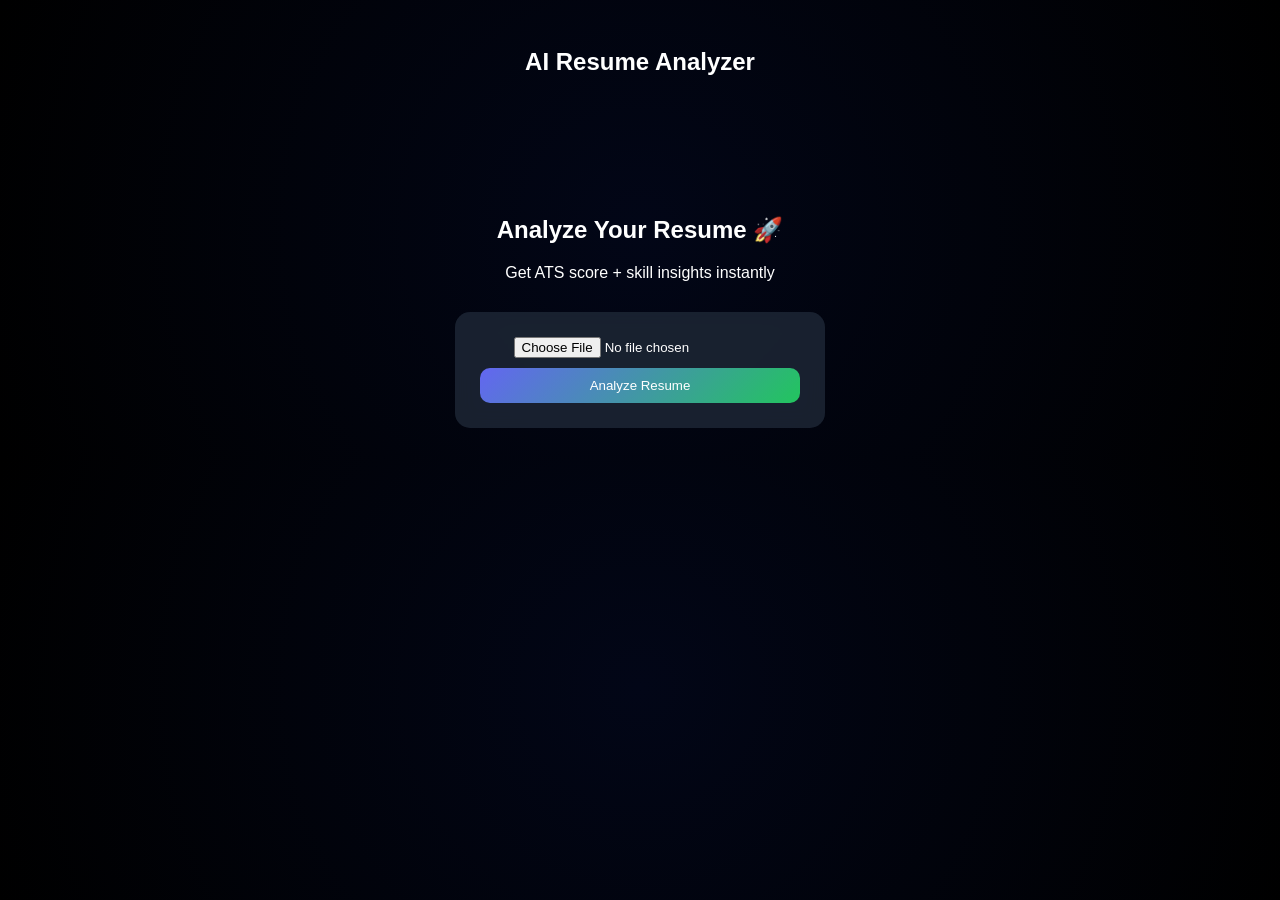
==== frontend/index.html @ 90764661 "Initial commit - AI Recruitment System" ====
<!DOCTYPE html>
<html>
<head>
<title>AI Resume Analyzer</title>
<link rel="stylesheet" href="style.css">
</head>

<body>

<nav>
  <h2>AI Resume Analyzer</h2>
</nav>

<section class="hero">
  <h1>Analyze Your Resume 🚀</h1>
  <p>Get ATS score + skill insights instantly</p>

  <div class="card">
    <input type="file" id="fileInput">
    <button onclick="upload()">Analyze Resume</button>
  </div>

  <div id="result" class="result"></div>
</section>

<script src="app.js"></script>

</body>
</html>
---- frontend/style.css ----
body {
  background: radial-gradient(circle, #020617, #000);
  color: white;
  font-family: 'Inter', sans-serif;
  text-align: center;
}

nav {
  padding: 20px;
}

.hero {
  margin-top: 100px;
}

.card {
  margin: 30px auto;
  padding: 25px;
  width: 320px;
  background: rgba(31, 41, 55, 0.8);
  border-radius: 15px;
  backdrop-filter: blur(10px);
}

button {
  margin-top: 10px;
  padding: 10px;
  width: 100%;
  border-radius: 10px;
  border: none;
  background: linear-gradient(135deg, #6366f1, #22c55e);
  color: white;
  cursor: pointer;
}

.result-card {
  margin-top: 30px;
}

.tag {
  display: inline-block;
  margin: 5px;
  padding: 6px 10px;
  border-radius: 20px;
  background: #374151;
}

.missing {
  background: #ef4444;
}
.container {
  width: 80%;
  margin: auto;
  text-align: center;
}

.subtitle {
  opacity: 0.7;
  margin-bottom: 20px;
}

/* HISTORY */
.history-card {
  display: flex;
  justify-content: space-between;
  padding: 15px;
  margin: 10px 0;
  border-radius: 10px;
  background: #1f2937;
}

/* CHARTS */
.charts {
  margin-top: 40px;
  display: flex;
  flex-wrap: wrap;
  gap: 30px;
  justify-content: center;
}

.chart-box {
  width: 400px;
  background: #111827;
  padding: 20px;
  border-radius: 15px;
}

/* SCORE BADGE */
.score-badge {
  background: #6366f1;
  padding: 6px 12px;
  border-radius: 10px;
  color: white;
}
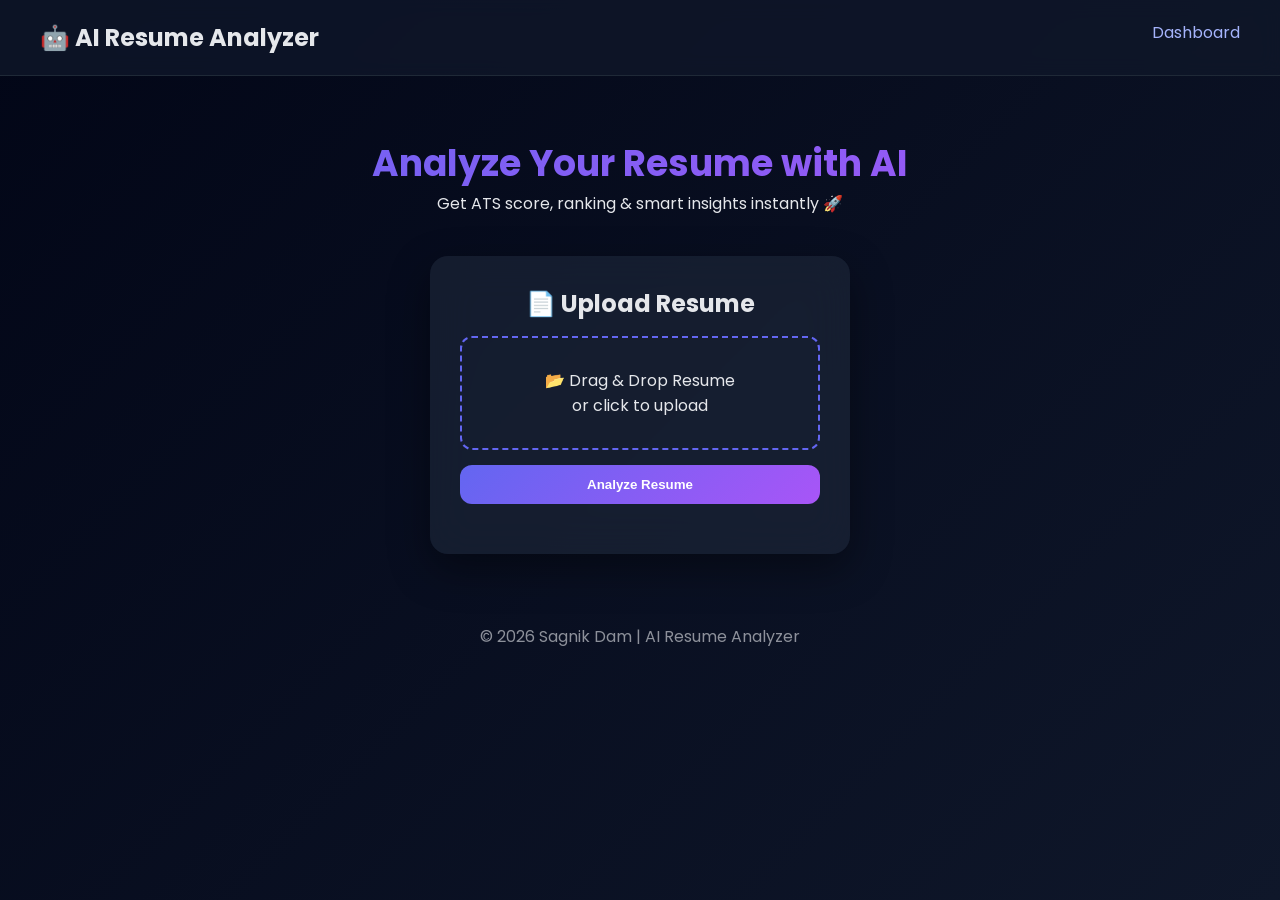
==== commit 8b6c2b4a: "frontend ready" ====
--- a/frontend/index.html
+++ b/frontend/index.html
@@ -1,29 +1,103 @@
 <!DOCTYPE html>
-<html>
+<html lang="en">
 <head>
-<title>AI Resume Analyzer</title>
-<link rel="stylesheet" href="style.css">
+  <meta charset="UTF-8">
+  <title>AI Resume Analyzer</title>
+  <meta name="viewport" content="width=device-width, initial-scale=1.0">
+
+  <!-- CSS -->
+  <link rel="stylesheet" href="./style.css">
+
+  <!-- Font -->
+  <link href="https://fonts.googleapis.com/css2?family=Poppins:wght@300;500;700&display=swap" rel="stylesheet">
 </head>
 
 <body>
 
-<nav>
-  <h2>AI Resume Analyzer</h2>
+<!-- ================= NAVBAR ================= -->
+<nav class="navbar">
+  <h2>🤖 AI Resume Analyzer</h2>
+  <a href="history.html">Dashboard</a>
 </nav>
 
+<!-- ================= HERO ================= -->
 <section class="hero">
-  <h1>Analyze Your Resume 🚀</h1>
-  <p>Get ATS score + skill insights instantly</p>
-
-  <div class="card">
-    <input type="file" id="fileInput">
-    <button onclick="upload()">Analyze Resume</button>
-  </div>
-
-  <div id="result" class="result"></div>
+  <h1>Analyze Your Resume with AI</h1>
+  <p>Get ATS score, ranking & smart insights instantly 🚀</p>
 </section>
 
-<script src="app.js"></script>
+<!-- ================= MAIN ================= -->
+<div class="container">
+  <div class="card">
+
+    <h2>📄 Upload Resume</h2>
+
+    <!-- DROP ZONE -->
+    <div id="dropZone" class="drop-zone">
+      <p>📂 Drag & Drop Resume</p>
+      <span>or click to upload</span>
+      <input type="file" id="resumeInput" hidden>
+    </div>
+
+    <button id="uploadBtn">Analyze Resume</button>
+
+    <p id="loading" style="display:none;">⏳ Analyzing...</p>
+
+    <div id="result"></div>
+
+  </div>
+</div>
+
+<!-- ================= FOOTER ================= -->
+<footer>
+  © 2026 Sagnik Dam | AI Resume Analyzer
+</footer>
+
+<!-- ================= SCRIPT ================= -->
+<script src="./app.js"></script>
+
+<script>
+const dropZone = document.getElementById("dropZone");
+const fileInput = document.getElementById("resumeInput");
+const uploadBtn = document.getElementById("uploadBtn");
+
+let selectedFile = null;
+
+// Click upload
+dropZone.onclick = () => fileInput.click();
+
+fileInput.onchange = () => {
+  selectedFile = fileInput.files[0];
+  dropZone.innerHTML = `<p>✅ ${selectedFile.name}</p>`;
+};
+
+// Drag over
+dropZone.ondragover = (e) => {
+  e.preventDefault();
+  dropZone.classList.add("dragover");
+};
+
+// Drag leave
+dropZone.ondragleave = () => {
+  dropZone.classList.remove("dragover");
+};
+
+// Drop file
+dropZone.ondrop = (e) => {
+  e.preventDefault();
+  selectedFile = e.dataTransfer.files[0];
+  dropZone.innerHTML = `<p>✅ ${selectedFile.name}</p>`;
+};
+
+// Upload button
+uploadBtn.onclick = () => {
+  if (!selectedFile) {
+    alert("Please upload a resume first!");
+    return;
+  }
+  uploadResume(selectedFile);
+};
+</script>
 
 </body>
 </html>
--- a/frontend/style.css
+++ b/frontend/style.css
@@ -1,94 +1,126 @@
-body {
-  background: radial-gradient(circle, #020617, #000);
-  color: white;
-  font-family: 'Inter', sans-serif;
-  text-align: center;
+/* ================= BASE ================= */
+* {
+  box-sizing: border-box;
+  margin: 0;
+  padding: 0;
 }
 
-nav {
-  padding: 20px;
+body {
+  font-family: 'Poppins', sans-serif;
+  background: linear-gradient(135deg, #020617, #0f172a);
+  color: #e5e7eb;
+  min-height: 100vh;
 }
 
-.hero {
-  margin-top: 100px;
+/* ================= NAVBAR ================= */
+.navbar {
+  display: flex;
+  justify-content: space-between;
+  padding: 20px 40px;
+  background: rgba(15, 23, 42, 0.8);
+  backdrop-filter: blur(10px);
+  border-bottom: 1px solid #1f2937;
 }
 
-.card {
-  margin: 30px auto;
-  padding: 25px;
-  width: 320px;
-  background: rgba(31, 41, 55, 0.8);
-  border-radius: 15px;
-  backdrop-filter: blur(10px);
+.navbar a {
+  color: #a5b4fc;
+  text-decoration: none;
 }
 
-button {
-  margin-top: 10px;
-  padding: 10px;
-  width: 100%;
-  border-radius: 10px;
-  border: none;
-  background: linear-gradient(135deg, #6366f1, #22c55e);
-  color: white;
-  cursor: pointer;
+.navbar a:hover {
+  color: #6366f1;
 }
 
-.result-card {
-  margin-top: 30px;
+/* ================= HERO ================= */
+.hero {
+  text-align: center;
+  margin-top: 60px;
 }
 
-.tag {
-  display: inline-block;
-  margin: 5px;
-  padding: 6px 10px;
-  border-radius: 20px;
-  background: #374151;
+.hero h1 {
+  font-size: 36px;
+  background: linear-gradient(135deg, #6366f1, #a855f7);
+  -webkit-background-clip: text;
+  color: transparent;
 }
 
-.missing {
-  background: #ef4444;
-}
+/* ================= CONTAINER ================= */
 .container {
-  width: 80%;
-  margin: auto;
-  text-align: center;
+  display: flex;
+  justify-content: center;
+  margin-top: 40px;
 }
 
-.subtitle {
-  opacity: 0.7;
-  margin-bottom: 20px;
+/* ================= CARD ================= */
+.card {
+  background: rgba(30, 41, 59, 0.6);
+  backdrop-filter: blur(20px);
+  padding: 30px;
+  border-radius: 18px;
+  width: 420px;
+  text-align: center;
+  box-shadow: 0 15px 40px rgba(0,0,0,0.4);
 }
 
-/* HISTORY */
-.history-card {
-  display: flex;
-  justify-content: space-between;
-  padding: 15px;
-  margin: 10px 0;
-  border-radius: 10px;
-  background: #1f2937;
+/* ================= BUTTON ================= */
+button {
+  margin-top: 15px;
+  padding: 12px;
+  width: 100%;
+  background: linear-gradient(135deg, #6366f1, #a855f7);
+  border: none;
+  color: white;
+  border-radius: 12px;
+  cursor: pointer;
+  font-weight: 600;
 }
 
-/* CHARTS */
-.charts {
-  margin-top: 40px;
-  display: flex;
-  flex-wrap: wrap;
-  gap: 30px;
-  justify-content: center;
+button:hover {
+  transform: scale(1.05);
 }
 
-.chart-box {
-  width: 400px;
-  background: #111827;
-  padding: 20px;
-  border-radius: 15px;
+/* ================= DROP ZONE ================= */
+.drop-zone {
+  border: 2px dashed #6366f1;
+  padding: 30px;
+  border-radius: 12px;
+  margin-top: 15px;
+  cursor: pointer;
+  transition: 0.3s;
 }
 
-/* SCORE BADGE */
-.score-badge {
-  background: #6366f1;
-  padding: 6px 12px;
+.drop-zone:hover {
+  background: rgba(99, 102, 241, 0.1);
+}
+
+.drop-zone.dragover {
+  background: rgba(99, 102, 241, 0.2);
+  border-color: #22c55e;
+}
+
+/* ================= RESULT ================= */
+#result {
+  margin-top: 20px;
+}
+
+/* ================= PROGRESS ================= */
+.progress-bar {
+  width: 100%;
+  height: 10px;
+  background: #020617;
   border-radius: 10px;
-  color: white;
+  margin: 10px 0;
+}
+
+.progress-fill {
+  height: 100%;
+  background: linear-gradient(90deg, #6366f1, #22c55e);
+}
+
+/* ================= FOOTER ================= */
+footer {
+  text-align: center;
+  margin-top: 50px;
+  padding: 20px;
+  opacity: 0.6;
 }
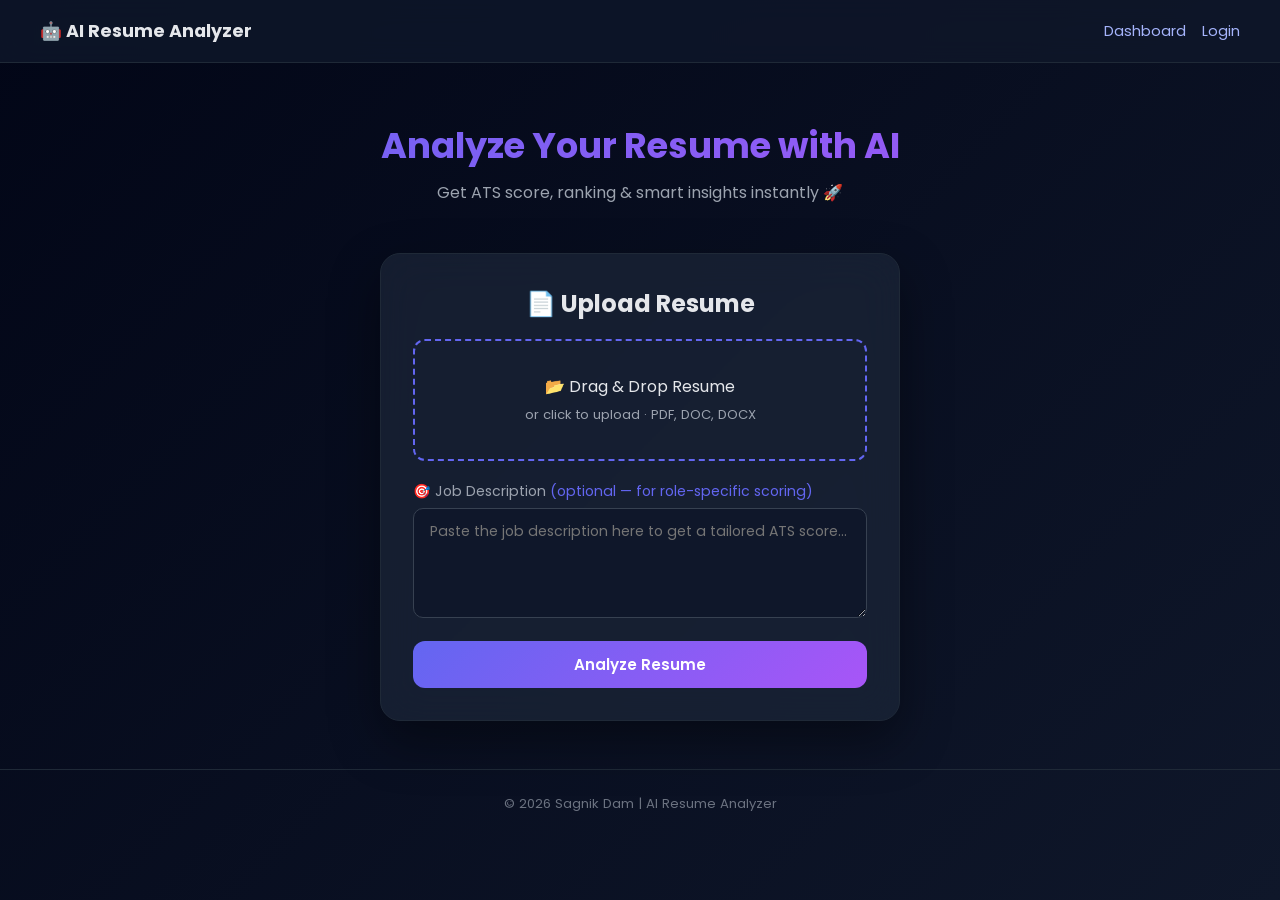
==== commit 46af2384: "feat: add auth, job description matching, PDF reports, dashboard stats" ====
--- a/frontend/index.html
+++ b/frontend/index.html
@@ -1,103 +1,72 @@
 <!DOCTYPE html>
 <html lang="en">
 <head>
-  <meta charset="UTF-8">
+  <meta charset="UTF-8"/>
+  <meta name="viewport" content="width=device-width, initial-scale=1.0"/>
   <title>AI Resume Analyzer</title>
-  <meta name="viewport" content="width=device-width, initial-scale=1.0">
-
-  <!-- CSS -->
-  <link rel="stylesheet" href="./style.css">
-
-  <!-- Font -->
-  <link href="https://fonts.googleapis.com/css2?family=Poppins:wght@300;500;700&display=swap" rel="stylesheet">
+  <meta name="description" content="Analyze your resume with AI. Get ATS score, ranking, and smart recommendations instantly."/>
+  <link rel="stylesheet" href="style.css"/>
+  <link href="https://fonts.googleapis.com/css2?family=Poppins:wght@300;500;700&display=swap" rel="stylesheet"/>
 </head>
-
 <body>
 
-<!-- ================= NAVBAR ================= -->
+<!-- ── Navbar ─────────────────────────────────────────────────────────────── -->
 <nav class="navbar">
   <h2>🤖 AI Resume Analyzer</h2>
-  <a href="history.html">Dashboard</a>
+  <div style="display:flex;align-items:center;gap:1rem;">
+    <span id="navUser" style="color:#a5b4fc;display:none;"></span>
+    <a href="history.html">Dashboard</a>
+    <a href="login.html"   id="navLogin">Login</a>
+    <a href="#"            id="navLogout" style="display:none;" onclick="logout()">Logout</a>
+  </div>
 </nav>
 
-<!-- ================= HERO ================= -->
+<!-- ── Hero ───────────────────────────────────────────────────────────────── -->
 <section class="hero">
   <h1>Analyze Your Resume with AI</h1>
-  <p>Get ATS score, ranking & smart insights instantly 🚀</p>
+  <p>Get ATS score, ranking &amp; smart insights instantly 🚀</p>
 </section>
 
-<!-- ================= MAIN ================= -->
-<div class="container">
-  <div class="card">
+<!-- ── Main card ──────────────────────────────────────────────────────────── -->
+<main class="container">
+  <div class="card" style="width:520px;max-width:100%;">
 
     <h2>📄 Upload Resume</h2>
 
-    <!-- DROP ZONE -->
-    <div id="dropZone" class="drop-zone">
-      <p>📂 Drag & Drop Resume</p>
-      <span>or click to upload</span>
-      <input type="file" id="resumeInput" hidden>
+    <!-- Drop zone -->
+    <div id="dropZone" class="drop-zone" tabindex="0">
+      <p>📂 Drag &amp; Drop Resume</p>
+      <span>or click to upload · PDF, DOC, DOCX</span>
+    </div>
+    <input type="file" id="resumeInput" accept=".pdf,.doc,.docx" hidden/>
+
+    <!-- Job description -->
+    <div style="margin-top:1.25rem;text-align:left;">
+      <label style="font-size:0.88rem;color:#9ca3af;display:block;margin-bottom:6px;">
+        🎯 Job Description <span style="color:#6366f1;">(optional — for role-specific scoring)</span>
+      </label>
+      <textarea id="jobDesc" rows="4" placeholder="Paste the job description here to get a tailored ATS score..." style="
+        width:100%; padding:0.75rem 1rem;
+        background:#0f172a; border:1px solid #374151;
+        border-radius:10px; color:#e5e7eb;
+        font-size:0.88rem; resize:vertical;
+        font-family:inherit; outline:none;
+        transition:border 0.2s;
+      " onfocus="this.style.borderColor='#6366f1'" onblur="this.style.borderColor='#374151'"></textarea>
     </div>
 
-    <button id="uploadBtn">Analyze Resume</button>
+    <button id="analyzeBtn" style="margin-top:1rem;">Analyze Resume</button>
 
-    <p id="loading" style="display:none;">⏳ Analyzing...</p>
+    <p id="loading" class="loading" style="display:none;">⏳ Analyzing your resume...</p>
 
     <div id="result"></div>
+  </div>
+</main>
 
-  </div>
-</div>
+<footer>© 2026 Sagnik Dam | AI Resume Analyzer</footer>
 
-<!-- ================= FOOTER ================= -->
-<footer>
-  © 2026 Sagnik Dam | AI Resume Analyzer
-</footer>
-
-<!-- ================= SCRIPT ================= -->
-<script src="./app.js"></script>
-
-<script>
-const dropZone = document.getElementById("dropZone");
-const fileInput = document.getElementById("resumeInput");
-const uploadBtn = document.getElementById("uploadBtn");
-
-let selectedFile = null;
-
-// Click upload
-dropZone.onclick = () => fileInput.click();
-
-fileInput.onchange = () => {
-  selectedFile = fileInput.files[0];
-  dropZone.innerHTML = `<p>✅ ${selectedFile.name}</p>`;
-};
-
-// Drag over
-dropZone.ondragover = (e) => {
-  e.preventDefault();
-  dropZone.classList.add("dragover");
-};
-
-// Drag leave
-dropZone.ondragleave = () => {
-  dropZone.classList.remove("dragover");
-};
-
-// Drop file
-dropZone.ondrop = (e) => {
-  e.preventDefault();
-  selectedFile = e.dataTransfer.files[0];
-  dropZone.innerHTML = `<p>✅ ${selectedFile.name}</p>`;
-};
-
-// Upload button
-uploadBtn.onclick = () => {
-  if (!selectedFile) {
-    alert("Please upload a resume first!");
-    return;
-  }
-  uploadResume(selectedFile);
-};
-</script>
+<script src="auth.js"></script>
+<script src="app.js"></script>
 
 </body>
 </html>
--- a/frontend/style.css
+++ b/frontend/style.css
@@ -1,9 +1,5 @@
-/* ================= BASE ================= */
-* {
-  box-sizing: border-box;
-  margin: 0;
-  padding: 0;
-}
+/* ── Reset ────────────────────────────────────────────────────────────── */
+*, *::before, *::after { box-sizing: border-box; margin: 0; padding: 0; }
 
 body {
   font-family: 'Poppins', sans-serif;
@@ -12,60 +8,67 @@
   min-height: 100vh;
 }
 
-/* ================= NAVBAR ================= */
+/* ── Navbar ───────────────────────────────────────────────────────────── */
 .navbar {
   display: flex;
   justify-content: space-between;
-  padding: 20px 40px;
-  background: rgba(15, 23, 42, 0.8);
-  backdrop-filter: blur(10px);
+  align-items: center;
+  padding: 18px 40px;
+  background: rgba(15, 23, 42, 0.85);
+  backdrop-filter: blur(12px);
   border-bottom: 1px solid #1f2937;
+  position: sticky;
+  top: 0;
+  z-index: 100;
 }
-
+.navbar h2 { font-size: 1.1rem; }
 .navbar a {
   color: #a5b4fc;
   text-decoration: none;
+  font-size: 0.9rem;
+  transition: color 0.2s;
 }
+.navbar a:hover { color: #6366f1; }
 
-.navbar a:hover {
-  color: #6366f1;
-}
-
-/* ================= HERO ================= */
+/* ── Hero ─────────────────────────────────────────────────────────────── */
 .hero {
   text-align: center;
-  margin-top: 60px;
+  padding: 3.5rem 1rem 1rem;
 }
-
 .hero h1 {
-  font-size: 36px;
+  font-size: 2.2rem;
   background: linear-gradient(135deg, #6366f1, #a855f7);
   -webkit-background-clip: text;
-  color: transparent;
+  -webkit-text-fill-color: transparent;
+  background-clip: text;
+  margin-bottom: 0.5rem;
 }
+.hero p { color: #9ca3af; }
 
-/* ================= CONTAINER ================= */
+/* ── Container ────────────────────────────────────────────────────────── */
 .container {
   display: flex;
   justify-content: center;
-  margin-top: 40px;
+  padding: 2rem 1rem 3rem;
 }
 
-/* ================= CARD ================= */
+/* ── Card ─────────────────────────────────────────────────────────────── */
 .card {
-  background: rgba(30, 41, 59, 0.6);
+  background: rgba(30, 41, 59, 0.65);
   backdrop-filter: blur(20px);
-  padding: 30px;
-  border-radius: 18px;
-  width: 420px;
+  padding: 2rem;
+  border-radius: 20px;
+  width: 440px;
+  max-width: 100%;
   text-align: center;
-  box-shadow: 0 15px 40px rgba(0,0,0,0.4);
+  border: 1px solid #1f2937;
+  box-shadow: 0 20px 50px rgba(0,0,0,0.4);
 }
+.card h2 { margin-bottom: 1.1rem; }
 
-/* ================= BUTTON ================= */
+/* ── Button ───────────────────────────────────────────────────────────── */
 button {
-  margin-top: 15px;
-  padding: 12px;
+  padding: 12px 20px;
   width: 100%;
   background: linear-gradient(135deg, #6366f1, #a855f7);
   border: none;
@@ -73,54 +76,61 @@
   border-radius: 12px;
   cursor: pointer;
   font-weight: 600;
+  font-size: 0.95rem;
+  transition: opacity 0.2s, transform 0.15s;
+  font-family: inherit;
+}
+button:hover:not(:disabled) {
+  opacity: 0.9;
+  transform: translateY(-1px);
+}
+button:disabled { opacity: 0.45; cursor: not-allowed; }
+
+/* ── Drop zone ────────────────────────────────────────────────────────── */
+.drop-zone {
+  border: 2px dashed #6366f1;
+  padding: 2rem 1rem;
+  border-radius: 12px;
+  cursor: pointer;
+  transition: background 0.25s, border-color 0.25s;
+  line-height: 1.7;
+}
+.drop-zone p    { font-size: 1rem; }
+.drop-zone span { font-size: 0.82rem; color: #9ca3af; }
+.drop-zone:hover, .drop-zone.dragover {
+  background: rgba(99,102,241,0.08);
+  border-color: #a855f7;
 }
 
-button:hover {
-  transform: scale(1.05);
+/* ── Loading ──────────────────────────────────────────────────────────── */
+.loading {
+  margin-top: 1rem;
+  color: #a5b4fc;
+  font-size: 0.9rem;
+  animation: pulse 1.5s ease-in-out infinite;
 }
+@keyframes pulse { 0%,100%{opacity:1} 50%{opacity:0.4} }
 
-/* ================= DROP ZONE ================= */
-.drop-zone {
-  border: 2px dashed #6366f1;
-  padding: 30px;
-  border-radius: 12px;
-  margin-top: 15px;
-  cursor: pointer;
-  transition: 0.3s;
-}
-
-.drop-zone:hover {
-  background: rgba(99, 102, 241, 0.1);
-}
-
-.drop-zone.dragover {
-  background: rgba(99, 102, 241, 0.2);
-  border-color: #22c55e;
-}
-
-/* ================= RESULT ================= */
-#result {
-  margin-top: 20px;
-}
-
-/* ================= PROGRESS ================= */
+/* ── Progress bar ─────────────────────────────────────────────────────── */
 .progress-bar {
   width: 100%;
   height: 10px;
-  background: #020617;
+  background: #1e293b;
   border-radius: 10px;
   margin: 10px 0;
+  overflow: hidden;
+}
+.progress-fill {
+  height: 100%;
+  border-radius: 10px;
+  transition: width 0.8s ease;
 }
 
-.progress-fill {
-  height: 100%;
-  background: linear-gradient(90deg, #6366f1, #22c55e);
-}
-
-/* ================= FOOTER ================= */
+/* ── Footer ───────────────────────────────────────────────────────────── */
 footer {
   text-align: center;
-  margin-top: 50px;
-  padding: 20px;
-  opacity: 0.6;
+  padding: 1.5rem;
+  color: #6b7280;
+  font-size: 0.82rem;
+  border-top: 1px solid #1f2937;
 }
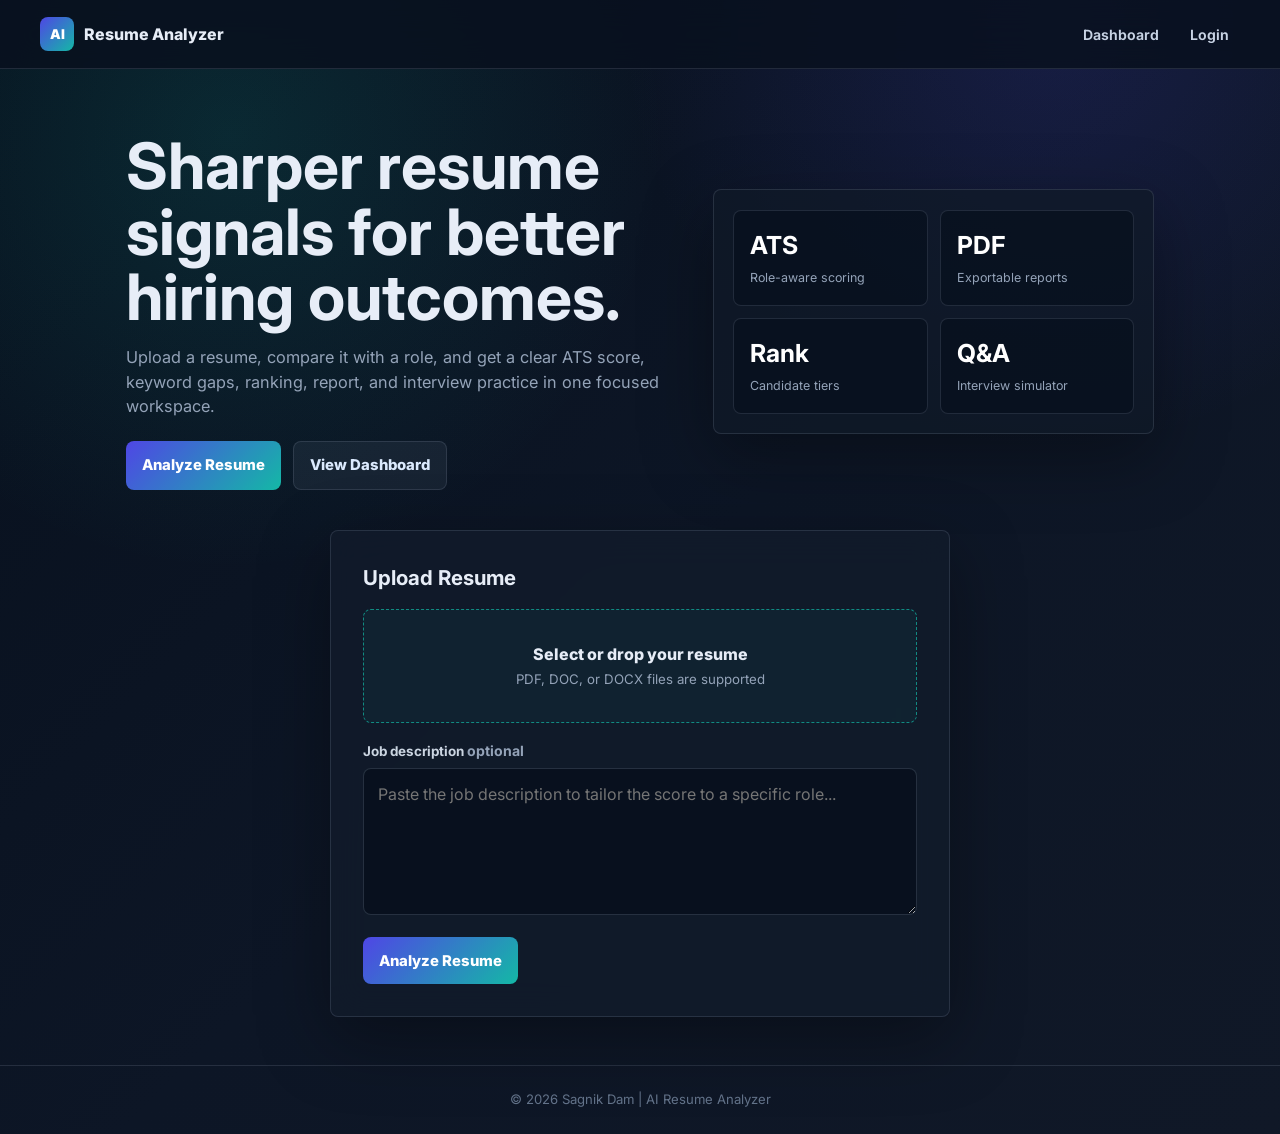
==== commit cda39e67: "Improve frontend UI" ====
--- a/frontend/index.html
+++ b/frontend/index.html
@@ -1,72 +1,68 @@
-<!DOCTYPE html>
+﻿<!DOCTYPE html>
 <html lang="en">
 <head>
   <meta charset="UTF-8"/>
   <meta name="viewport" content="width=device-width, initial-scale=1.0"/>
   <title>AI Resume Analyzer</title>
-  <meta name="description" content="Analyze your resume with AI. Get ATS score, ranking, and smart recommendations instantly."/>
+  <meta name="description" content="Analyze your resume with AI. Get ATS score, ranking, interview practice, and recommendations."/>
+  <link rel="preconnect" href="https://fonts.googleapis.com">
+  <link rel="preconnect" href="https://fonts.gstatic.com" crossorigin>
+  <link href="https://fonts.googleapis.com/css2?family=Inter:wght@400;500;650;700;800;900&display=swap" rel="stylesheet">
   <link rel="stylesheet" href="style.css"/>
-  <link href="https://fonts.googleapis.com/css2?family=Poppins:wght@300;500;700&display=swap" rel="stylesheet"/>
 </head>
 <body>
-
-<!-- ── Navbar ─────────────────────────────────────────────────────────────── -->
 <nav class="navbar">
-  <h2>🤖 AI Resume Analyzer</h2>
-  <div style="display:flex;align-items:center;gap:1rem;">
-    <span id="navUser" style="color:#a5b4fc;display:none;"></span>
+  <div class="brand"><span class="brand-mark">AI</span><span>Resume Analyzer</span></div>
+  <div class="nav-links">
+    <span id="navUser" class="nav-pill" style="display:none;"></span>
     <a href="history.html">Dashboard</a>
-    <a href="login.html"   id="navLogin">Login</a>
-    <a href="#"            id="navLogout" style="display:none;" onclick="logout()">Logout</a>
+    <a href="login.html" id="navLogin">Login</a>
+    <a href="#" id="navLogout" style="display:none;" onclick="logout()">Logout</a>
   </div>
 </nav>
 
-<!-- ── Hero ───────────────────────────────────────────────────────────────── -->
 <section class="hero">
-  <h1>Analyze Your Resume with AI</h1>
-  <p>Get ATS score, ranking &amp; smart insights instantly 🚀</p>
+  <div>
+    <h1>Sharper resume signals for better hiring outcomes.</h1>
+    <p>Upload a resume, compare it with a role, and get a clear ATS score, keyword gaps, ranking, report, and interview practice in one focused workspace.</p>
+    <div class="hero-actions">
+      <a class="btn btn-primary" href="#analyzer">Analyze Resume</a>
+      <a class="btn btn-secondary" href="history.html">View Dashboard</a>
+    </div>
+  </div>
+  <div class="hero-panel" aria-label="Product highlights">
+    <div class="metric-grid">
+      <div class="metric"><strong>ATS</strong><span>Role-aware scoring</span></div>
+      <div class="metric"><strong>PDF</strong><span>Exportable reports</span></div>
+      <div class="metric"><strong>Rank</strong><span>Candidate tiers</span></div>
+      <div class="metric"><strong>Q&A</strong><span>Interview simulator</span></div>
+    </div>
+  </div>
 </section>
 
-<!-- ── Main card ──────────────────────────────────────────────────────────── -->
-<main class="container">
-  <div class="card" style="width:520px;max-width:100%;">
+<main class="container" id="analyzer">
+  <div class="card">
+    <h2>Upload Resume</h2>
 
-    <h2>📄 Upload Resume</h2>
-
-    <!-- Drop zone -->
-    <div id="dropZone" class="drop-zone" tabindex="0">
-      <p>📂 Drag &amp; Drop Resume</p>
-      <span>or click to upload · PDF, DOC, DOCX</span>
+    <div id="dropZone" class="drop-zone" tabindex="0" role="button" aria-label="Upload resume">
+      <p>Select or drop your resume</p>
+      <span>PDF, DOC, or DOCX files are supported</span>
     </div>
     <input type="file" id="resumeInput" accept=".pdf,.doc,.docx" hidden/>
 
-    <!-- Job description -->
-    <div style="margin-top:1.25rem;text-align:left;">
-      <label style="font-size:0.88rem;color:#9ca3af;display:block;margin-bottom:6px;">
-        🎯 Job Description <span style="color:#6366f1;">(optional — for role-specific scoring)</span>
-      </label>
-      <textarea id="jobDesc" rows="4" placeholder="Paste the job description here to get a tailored ATS score..." style="
-        width:100%; padding:0.75rem 1rem;
-        background:#0f172a; border:1px solid #374151;
-        border-radius:10px; color:#e5e7eb;
-        font-size:0.88rem; resize:vertical;
-        font-family:inherit; outline:none;
-        transition:border 0.2s;
-      " onfocus="this.style.borderColor='#6366f1'" onblur="this.style.borderColor='#374151'"></textarea>
+    <div class="field" style="margin-top:1.1rem;">
+      <label class="form-label" for="jobDesc">Job description <span class="subtle">optional</span></label>
+      <textarea id="jobDesc" rows="5" placeholder="Paste the job description to tailor the score to a specific role..."></textarea>
     </div>
 
-    <button id="analyzeBtn" style="margin-top:1rem;">Analyze Resume</button>
-
-    <p id="loading" class="loading" style="display:none;">⏳ Analyzing your resume...</p>
-
+    <button id="analyzeBtn" type="button">Analyze Resume</button>
+    <p id="loading" class="loading" style="display:none;">Analyzing your resume...</p>
     <div id="result"></div>
   </div>
 </main>
 
 <footer>© 2026 Sagnik Dam | AI Resume Analyzer</footer>
-
 <script src="auth.js"></script>
 <script src="app.js"></script>
-
 </body>
-</html>+</html>
--- a/frontend/style.css
+++ b/frontend/style.css
@@ -1,136 +1,328 @@
-/* ── Reset ────────────────────────────────────────────────────────────── */
+﻿/* Base */
 *, *::before, *::after { box-sizing: border-box; margin: 0; padding: 0; }
-
+:root {
+  --bg: #09111f;
+  --bg-soft: #101927;
+  --surface: rgba(18, 28, 43, 0.82);
+  --surface-strong: rgba(22, 34, 52, 0.94);
+  --line: rgba(148, 163, 184, 0.18);
+  --text: #e7edf7;
+  --muted: #94a3b8;
+  --muted-2: #64748b;
+  --brand: #4f46e5;
+  --brand-2: #14b8a6;
+  --brand-soft: rgba(79, 70, 229, 0.14);
+  --success: #22c55e;
+  --warning: #f59e0b;
+  --danger: #ef4444;
+  --radius: 8px;
+  --shadow: 0 22px 70px rgba(0, 0, 0, 0.34);
+}
+html { scroll-behavior: smooth; }
 body {
-  font-family: 'Poppins', sans-serif;
-  background: linear-gradient(135deg, #020617, #0f172a);
-  color: #e5e7eb;
+  font-family: Inter, Poppins, system-ui, -apple-system, BlinkMacSystemFont, "Segoe UI", sans-serif;
+  background:
+    radial-gradient(circle at 18% 12%, rgba(20,184,166,0.14), transparent 30%),
+    radial-gradient(circle at 82% 2%, rgba(79,70,229,0.16), transparent 28%),
+    linear-gradient(135deg, #07101d 0%, #0d1626 52%, #101827 100%);
+  color: var(--text);
   min-height: 100vh;
-}
-
-/* ── Navbar ───────────────────────────────────────────────────────────── */
+  line-height: 1.5;
+}
+a { color: inherit; }
+button, input, textarea { font: inherit; }
+
+/* Navigation */
 .navbar {
   display: flex;
   justify-content: space-between;
   align-items: center;
-  padding: 18px 40px;
-  background: rgba(15, 23, 42, 0.85);
-  backdrop-filter: blur(12px);
-  border-bottom: 1px solid #1f2937;
+  gap: 1rem;
+  padding: 16px clamp(1rem, 4vw, 2.5rem);
+  background: rgba(9, 17, 31, 0.86);
+  backdrop-filter: blur(16px);
+  border-bottom: 1px solid var(--line);
   position: sticky;
   top: 0;
   z-index: 100;
 }
-.navbar h2 { font-size: 1.1rem; }
-.navbar a {
-  color: #a5b4fc;
+.brand, .navbar h2 {
+  display: flex;
+  align-items: center;
+  gap: 0.65rem;
+  font-size: 1rem;
+  font-weight: 800;
+  letter-spacing: 0;
+  white-space: nowrap;
+}
+.brand-mark {
+  width: 34px;
+  height: 34px;
+  display: inline-grid;
+  place-items: center;
+  border-radius: 8px;
+  background: linear-gradient(135deg, var(--brand), var(--brand-2));
+  color: #fff;
+  font-size: 0.84rem;
+  font-weight: 900;
+}
+.nav-links {
+  display: flex;
+  align-items: center;
+  gap: 0.5rem;
+  flex-wrap: wrap;
+  justify-content: flex-end;
+}
+.navbar a, .nav-link {
+  color: #c8d3e4;
   text-decoration: none;
-  font-size: 0.9rem;
-  transition: color 0.2s;
-}
-.navbar a:hover { color: #6366f1; }
-
-/* ── Hero ─────────────────────────────────────────────────────────────── */
+  font-size: 0.88rem;
+  font-weight: 650;
+  padding: 0.48rem 0.7rem;
+  border-radius: 8px;
+  transition: background 0.2s, color 0.2s, border-color 0.2s;
+}
+.navbar a:hover, .nav-link:hover { background: rgba(148,163,184,0.1); color: #fff; }
+.nav-pill {
+  color: #b8c7ff;
+  background: var(--brand-soft);
+  border: 1px solid rgba(79,70,229,0.24);
+  border-radius: 999px;
+  padding: 0.42rem 0.72rem;
+  font-size: 0.82rem;
+  font-weight: 700;
+}
+
+/* Layout */
 .hero {
+  max-width: 1060px;
+  margin: 0 auto;
+  padding: clamp(2.25rem, 5vw, 4rem) 1rem 1rem;
+  display: grid;
+  grid-template-columns: minmax(0, 1.1fr) minmax(280px, 0.9fr);
+  gap: clamp(1.5rem, 4vw, 3rem);
+  align-items: center;
+}
+.hero h1 {
+  max-width: 720px;
+  font-size: clamp(2rem, 5vw, 4.2rem);
+  line-height: 1.02;
+  letter-spacing: 0;
+  margin-bottom: 1rem;
+}
+.hero p { color: var(--muted); max-width: 620px; font-size: 1.02rem; }
+.hero-actions { display: flex; gap: 0.75rem; flex-wrap: wrap; margin-top: 1.4rem; }
+.hero-panel {
+  background: rgba(16, 25, 39, 0.72);
+  border: 1px solid var(--line);
+  border-radius: var(--radius);
+  padding: 1.2rem;
+  box-shadow: var(--shadow);
+}
+.metric-grid { display: grid; grid-template-columns: repeat(2, 1fr); gap: 0.75rem; }
+.metric {
+  min-height: 96px;
+  padding: 1rem;
+  border-radius: var(--radius);
+  background: rgba(7, 16, 29, 0.68);
+  border: 1px solid var(--line);
+}
+.metric strong { display: block; font-size: 1.55rem; color: #fff; }
+.metric span { color: var(--muted); font-size: 0.78rem; }
+.container { display: flex; justify-content: center; padding: 1.5rem 1rem 3rem; }
+.page-shell { max-width: 980px; width: 100%; margin: 0 auto; padding: 2rem 1rem 4rem; }
+.page-heading { margin-bottom: 1.5rem; }
+.page-heading h1 { font-size: clamp(1.7rem, 4vw, 2.4rem); line-height: 1.1; }
+.page-heading p { color: var(--muted); margin-top: 0.4rem; }
+
+/* Surfaces */
+.card, .auth-card, .panel, .q-card, .chart-box {
+  background: var(--surface);
+  backdrop-filter: blur(18px);
+  border: 1px solid var(--line);
+  border-radius: var(--radius);
+  box-shadow: var(--shadow);
+}
+.card { width: min(620px, 100%); padding: clamp(1.25rem, 4vw, 2rem); text-align: left; }
+.card h2 { margin-bottom: 1rem; font-size: 1.28rem; }
+.section-title { font-size: 0.92rem; font-weight: 800; margin-bottom: 0.65rem; color: #dce6f5; }
+.subtle { color: var(--muted); font-size: 0.88rem; }
+
+/* Forms */
+.field { margin-bottom: 1rem; }
+.field label, .form-label {
+  display: block;
+  font-size: 0.84rem;
+  color: #cbd5e1;
+  margin-bottom: 0.45rem;
+  font-weight: 700;
+}
+input, textarea {
+  width: 100%;
+  padding: 0.78rem 0.9rem;
+  background: rgba(7, 16, 29, 0.78);
+  border: 1px solid rgba(148,163,184,0.22);
+  border-radius: var(--radius);
+  color: var(--text);
+  outline: none;
+  resize: vertical;
+  transition: border-color 0.2s, box-shadow 0.2s, background 0.2s;
+}
+input:focus, textarea:focus {
+  border-color: rgba(20,184,166,0.75);
+  box-shadow: 0 0 0 3px rgba(20,184,166,0.12);
+  background: rgba(7, 16, 29, 0.96);
+}
+
+/* Buttons */
+button, .btn {
+  min-height: 44px;
+  padding: 0.76rem 1rem;
+  border: none;
+  border-radius: var(--radius);
+  cursor: pointer;
+  font-weight: 800;
+  font-size: 0.93rem;
+  font-family: inherit;
+  transition: transform 0.15s, filter 0.2s, background 0.2s, border-color 0.2s;
+  text-decoration: none;
+  display: inline-flex;
+  align-items: center;
+  justify-content: center;
+  gap: 0.45rem;
+}
+button:hover:not(:disabled), .btn:hover { transform: translateY(-1px); filter: brightness(1.04); }
+button:disabled { opacity: 0.48; cursor: not-allowed; transform: none; }
+.btn-primary, button:not(.btn-sec):not(.dl-btn) { color: #fff; background: linear-gradient(135deg, var(--brand), var(--brand-2)); }
+.btn-sec, .btn-secondary {
+  color: #dbeafe;
+  background: rgba(148,163,184,0.09);
+  border: 1px solid var(--line);
+}
+.btn-row { display: flex; gap: 0.75rem; flex-wrap: wrap; }
+.btn-row > * { flex: 1; }
+
+/* Upload and results */
+.drop-zone {
+  border: 1.5px dashed rgba(20,184,166,0.7);
+  background: rgba(20,184,166,0.06);
+  padding: 2rem 1rem;
+  border-radius: var(--radius);
+  cursor: pointer;
+  transition: background 0.25s, border-color 0.25s, transform 0.15s;
   text-align: center;
-  padding: 3.5rem 1rem 1rem;
-}
-.hero h1 {
-  font-size: 2.2rem;
-  background: linear-gradient(135deg, #6366f1, #a855f7);
-  -webkit-background-clip: text;
-  -webkit-text-fill-color: transparent;
-  background-clip: text;
-  margin-bottom: 0.5rem;
-}
-.hero p { color: #9ca3af; }
-
-/* ── Container ────────────────────────────────────────────────────────── */
-.container {
-  display: flex;
-  justify-content: center;
-  padding: 2rem 1rem 3rem;
-}
-
-/* ── Card ─────────────────────────────────────────────────────────────── */
-.card {
-  background: rgba(30, 41, 59, 0.65);
-  backdrop-filter: blur(20px);
-  padding: 2rem;
-  border-radius: 20px;
-  width: 440px;
-  max-width: 100%;
-  text-align: center;
-  border: 1px solid #1f2937;
-  box-shadow: 0 20px 50px rgba(0,0,0,0.4);
-}
-.card h2 { margin-bottom: 1.1rem; }
-
-/* ── Button ───────────────────────────────────────────────────────────── */
-button {
-  padding: 12px 20px;
-  width: 100%;
-  background: linear-gradient(135deg, #6366f1, #a855f7);
-  border: none;
-  color: white;
-  border-radius: 12px;
-  cursor: pointer;
-  font-weight: 600;
-  font-size: 0.95rem;
-  transition: opacity 0.2s, transform 0.15s;
-  font-family: inherit;
-}
-button:hover:not(:disabled) {
-  opacity: 0.9;
-  transform: translateY(-1px);
-}
-button:disabled { opacity: 0.45; cursor: not-allowed; }
-
-/* ── Drop zone ────────────────────────────────────────────────────────── */
-.drop-zone {
-  border: 2px dashed #6366f1;
-  padding: 2rem 1rem;
-  border-radius: 12px;
-  cursor: pointer;
-  transition: background 0.25s, border-color 0.25s;
-  line-height: 1.7;
-}
-.drop-zone p    { font-size: 1rem; }
-.drop-zone span { font-size: 0.82rem; color: #9ca3af; }
-.drop-zone:hover, .drop-zone.dragover {
-  background: rgba(99,102,241,0.08);
-  border-color: #a855f7;
-}
-
-/* ── Loading ──────────────────────────────────────────────────────────── */
-.loading {
-  margin-top: 1rem;
-  color: #a5b4fc;
-  font-size: 0.9rem;
-  animation: pulse 1.5s ease-in-out infinite;
-}
-@keyframes pulse { 0%,100%{opacity:1} 50%{opacity:0.4} }
-
-/* ── Progress bar ─────────────────────────────────────────────────────── */
-.progress-bar {
-  width: 100%;
-  height: 10px;
-  background: #1e293b;
-  border-radius: 10px;
-  margin: 10px 0;
-  overflow: hidden;
-}
-.progress-fill {
-  height: 100%;
-  border-radius: 10px;
-  transition: width 0.8s ease;
-}
-
-/* ── Footer ───────────────────────────────────────────────────────────── */
-footer {
-  text-align: center;
-  padding: 1.5rem;
-  color: #6b7280;
-  font-size: 0.82rem;
-  border-top: 1px solid #1f2937;
-}+}
+.drop-zone p { font-size: 1rem; font-weight: 800; }
+.drop-zone span { font-size: 0.83rem; color: var(--muted); display: block; margin-top: 0.2rem; }
+.drop-zone:hover, .drop-zone.dragover { background: rgba(79,70,229,0.1); border-color: var(--brand); transform: translateY(-1px); }
+.loading { margin-top: 1rem; color: #99f6e4; font-size: 0.9rem; animation: pulse 1.5s ease-in-out infinite; }
+@keyframes pulse { 0%,100%{opacity:1} 50%{opacity:0.45} }
+.progress-bar { width: 100%; height: 10px; background: rgba(148,163,184,0.14); border-radius: 999px; margin: 10px 0; overflow: hidden; }
+.progress-fill { height: 100%; border-radius: 999px; transition: width 0.8s ease; }
+.score-ring { width: 124px; height: 124px; border-radius: 50%; border: 4px solid var(--brand-2); display: flex; flex-direction: column; align-items: center; justify-content: center; margin: 0 auto 0.85rem; }
+.score-ring strong { font-size: 2rem; }
+.score-ring span { color: var(--muted); font-size: 0.75rem; }
+.chip-list { display: flex; flex-wrap: wrap; gap: 0.45rem; }
+.chip { border-radius: 999px; padding: 0.26rem 0.72rem; font-size: 0.8rem; border: 1px solid var(--line); background: rgba(148,163,184,0.08); }
+.chip.good { color: var(--success); border-color: rgba(34,197,94,0.45); background: rgba(34,197,94,0.1); }
+.chip.bad { color: #fca5a5; border-color: rgba(239,68,68,0.45); background: rgba(239,68,68,0.1); }
+.result-block { margin-top: 1rem; }
+.result-block ul { padding-left: 1.1rem; color: #d7e0ec; font-size: 0.9rem; line-height: 1.8; }
+.job-suggestion { background: rgba(7,16,29,0.62); border: 1px solid var(--line); border-radius: var(--radius); padding: 0.75rem 0.85rem; }
+
+/* Auth */
+.auth-wrap { min-height: calc(100vh - 67px); display: flex; align-items: center; justify-content: center; padding: 2rem 1rem; }
+.auth-card { width: min(420px, 100%); padding: clamp(1.4rem, 5vw, 2rem); }
+.auth-card h1 { font-size: 1.7rem; text-align: center; margin-bottom: 0.35rem; }
+.auth-card p.sub { text-align: center; color: var(--muted); font-size: 0.92rem; margin-bottom: 1.5rem; }
+.err-msg, .ok-msg, .notice {
+  padding: 0.75rem 0.85rem;
+  border-radius: var(--radius);
+  font-size: 0.88rem;
+  margin-bottom: 1rem;
+  display: none;
+}
+.err-msg { background: rgba(239,68,68,0.12); border: 1px solid rgba(239,68,68,0.5); color: #fca5a5; }
+.ok-msg { background: rgba(34,197,94,0.12); border: 1px solid rgba(34,197,94,0.5); color: #86efac; }
+.notice { background: var(--brand-soft); border: 1px solid rgba(79,70,229,0.35); color: #c7d2fe; display: block; }
+.auth-link { text-align: center; margin-top: 1.1rem; font-size: 0.88rem; color: var(--muted); }
+.auth-link a { color: #99f6e4; text-decoration: none; font-weight: 800; }
+.auth-link a:hover { text-decoration: underline; }
+
+/* Dashboard */
+.stats-row { display: grid; grid-template-columns: repeat(3, minmax(0, 1fr)); gap: 0.85rem; margin-bottom: 1.25rem; }
+.stat-card, .history-item, .chart-box { background: rgba(16,25,39,0.72); border: 1px solid var(--line); border-radius: var(--radius); }
+.stat-card { padding: 1rem; }
+.stat-card .val { font-size: 1.8rem; font-weight: 900; color: #99f6e4; }
+.stat-card .lbl { font-size: 0.78rem; color: var(--muted); margin-top: 2px; }
+.history-item { display: flex; align-items: center; gap: 1rem; padding: 1rem; margin-bottom: 0.75rem; flex-wrap: wrap; }
+.h-score { width: 58px; height: 58px; border-radius: 50%; display: grid; place-items: center; font-weight: 900; font-size: 1rem; flex-shrink: 0; border: 2px solid var(--line); }
+.h-score.hi { border-color: var(--success); color: var(--success); }
+.h-score.mi { border-color: var(--warning); color: var(--warning); }
+.h-score.lo { border-color: var(--danger); color: #fca5a5; }
+.h-info { flex: 1; min-width: 160px; }
+.h-info h4 { font-size: 0.96rem; margin-bottom: 2px; }
+.h-info p { color: var(--muted); font-size: 0.8rem; }
+.h-actions { display: flex; gap: 0.5rem; flex-wrap: wrap; }
+.dl-btn { min-height: 38px; padding: 0.45rem 0.75rem; background: rgba(20,184,166,0.13); border: 1px solid rgba(20,184,166,0.45); color: #99f6e4; }
+.rank-badge { font-size: 0.75rem; background: var(--brand-soft); border: 1px solid rgba(79,70,229,0.35); color: #c7d2fe; padding: 0.16rem 0.55rem; border-radius: 999px; }
+.empty { text-align: center; color: var(--muted); padding: 3rem 0; font-size: 0.95rem; }
+.chart-box { margin-top: 1.5rem; padding: 1rem; }
+.chart-box h3 { margin-bottom: 1rem; font-size: 1rem; }
+
+/* Interview */
+.interview-wrap { max-width: 820px; margin: 0 auto; padding: 2rem 1rem 4rem; }
+.page-title { font-size: clamp(1.8rem, 4vw, 2.4rem); margin-bottom: 0.35rem; }
+.page-sub { color: var(--muted); margin-bottom: 1.5rem; font-size: 0.92rem; }
+.q-progress { display: flex; gap: 6px; margin-bottom: 1.25rem; flex-wrap: wrap; }
+.q-dot { width: 34px; height: 6px; border-radius: 999px; background: rgba(148,163,184,0.18); }
+.q-dot.active { background: var(--brand); }
+.q-dot.answered { background: var(--brand-2); }
+.q-card { padding: 1.25rem; margin-bottom: 1rem; }
+.q-meta { display: flex; align-items: center; gap: 0.5rem; margin-bottom: 0.8rem; }
+.q-num, .q-skill { border-radius: 999px; padding: 0.16rem 0.58rem; font-size: 0.76rem; font-weight: 800; }
+.q-num { background: var(--brand-soft); border: 1px solid rgba(79,70,229,0.35); color: #c7d2fe; }
+.q-skill { background: rgba(20,184,166,0.1); border: 1px solid rgba(20,184,166,0.35); color: #99f6e4; text-transform: capitalize; }
+.q-text { font-size: 1rem; font-weight: 650; margin-bottom: 1rem; color: #e2e8f0; }
+.q-textarea { min-height: 110px; }
+.char-count { font-size: 0.75rem; color: var(--muted-2); text-align: right; margin-top: 0.3rem; }
+.q-nav { display: flex; gap: 0.75rem; margin-top: 1rem; }
+.results-header { text-align: center; margin-bottom: 1.5rem; }
+.big-score { width: 130px; height: 130px; border-radius: 50%; display: flex; align-items: center; justify-content: center; margin: 0 auto 1rem; border: 4px solid var(--brand); font-size: 2.2rem; font-weight: 900; }
+.level-badge { display: inline-block; padding: 0.42rem 1rem; background: var(--brand-soft); border: 1px solid rgba(79,70,229,0.35); color: #c7d2fe; border-radius: 999px; font-weight: 800; margin-bottom: 1.2rem; }
+.result-q-card, .job-card { background: rgba(7,16,29,0.62); border: 1px solid var(--line); border-radius: var(--radius); padding: 1rem; margin-bottom: 0.8rem; }
+.result-q-card.pass { border-left: 3px solid var(--success); }
+.result-q-card.warn { border-left: 3px solid var(--warning); }
+.result-q-card.fail { border-left: 3px solid var(--danger); }
+.result-score-pill { display: inline-block; padding: 0.16rem 0.55rem; border-radius: 999px; font-size: 0.78rem; font-weight: 900; }
+.pill-pass { background: rgba(34,197,94,0.14); color: var(--success); }
+.pill-warn { background: rgba(245,158,11,0.14); color: var(--warning); }
+.pill-fail { background: rgba(239,68,68,0.14); color: #fca5a5; }
+.ideal-box { margin-top: 0.8rem; padding: 0.75rem 0.85rem; background: var(--brand-soft); border-left: 2px solid var(--brand); border-radius: var(--radius); font-size: 0.86rem; color: #cbd5e1; }
+.your-answer { margin-top: 0.6rem; font-size: 0.85rem; color: var(--muted); font-style: italic; }
+.job-grid { display: grid; grid-template-columns: repeat(2, minmax(0, 1fr)); gap: 0.85rem; margin-top: 1rem; }
+.job-card.top-pick { border-color: rgba(34,197,94,0.7); background: rgba(34,197,94,0.06); }
+.job-title { font-size: 0.95rem; font-weight: 800; margin-bottom: 0.45rem; }
+.job-match-bar { height: 7px; background: rgba(148,163,184,0.15); border-radius: 999px; margin-bottom: 0.45rem; overflow: hidden; }
+.job-match-fill { height: 100%; background: linear-gradient(90deg, var(--brand), var(--brand-2)); border-radius: 999px; }
+.job-match-pct { font-size: 0.78rem; color: var(--muted); }
+.job-missing { font-size: 0.76rem; color: #fbbf24; margin-top: 0.3rem; }
+#loadingPanel { text-align: center; padding: 3rem 1rem; color: var(--muted); }
+.spinner { width: 42px; height: 42px; border: 3px solid rgba(148,163,184,0.18); border-top-color: var(--brand-2); border-radius: 50%; animation: spin 0.8s linear infinite; margin: 0 auto 1rem; }
+@keyframes spin { to { transform: rotate(360deg); } }
+
+footer { text-align: center; padding: 1.5rem; color: var(--muted-2); font-size: 0.82rem; border-top: 1px solid var(--line); }
+
+@media (max-width: 760px) {
+  .navbar { align-items: flex-start; flex-direction: column; }
+  .nav-links { justify-content: flex-start; }
+  .hero { grid-template-columns: 1fr; padding-top: 2rem; }
+  .hero-panel { order: -1; }
+  .stats-row, .job-grid { grid-template-columns: 1fr; }
+  .q-nav, .btn-row { flex-direction: column; }
+  .metric-grid { grid-template-columns: 1fr 1fr; }
+}
+@media (max-width: 420px) {
+  .metric-grid { grid-template-columns: 1fr; }
+  .card, .auth-card, .q-card { padding: 1rem; }
+}
